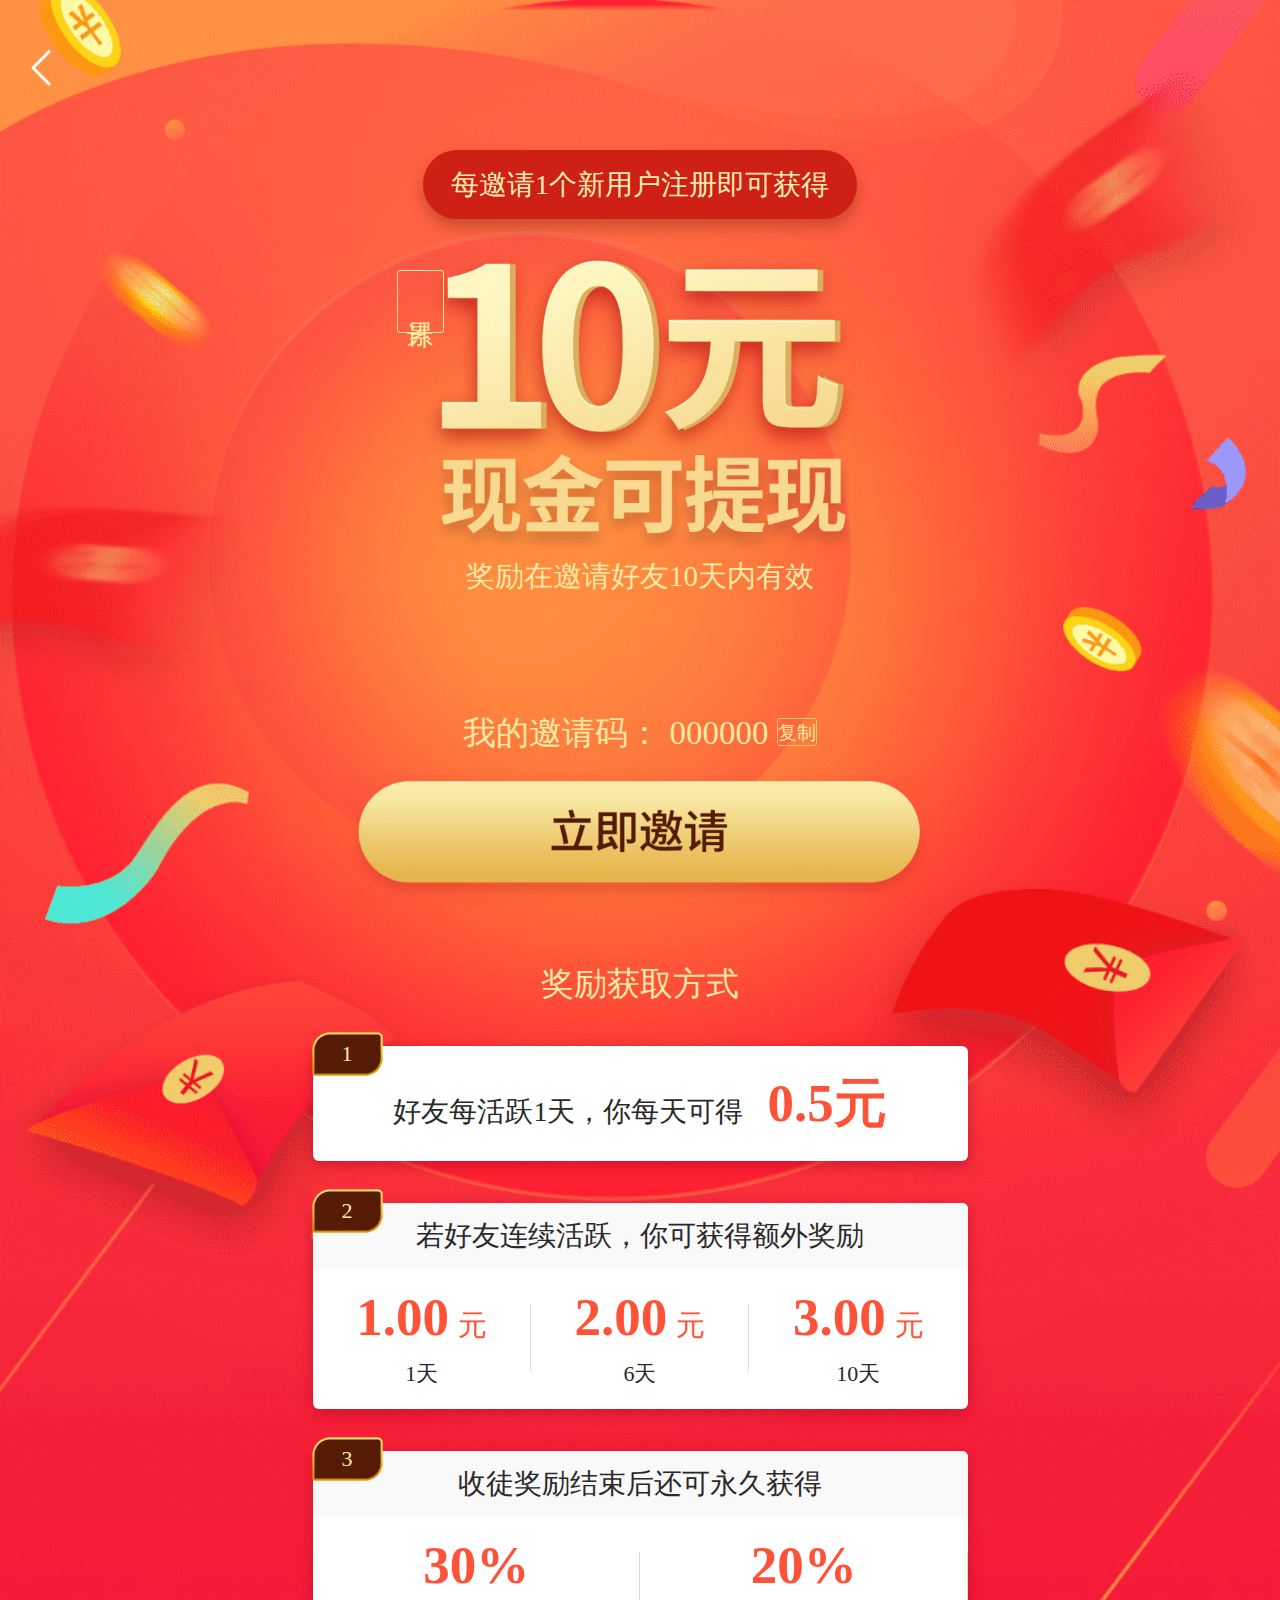
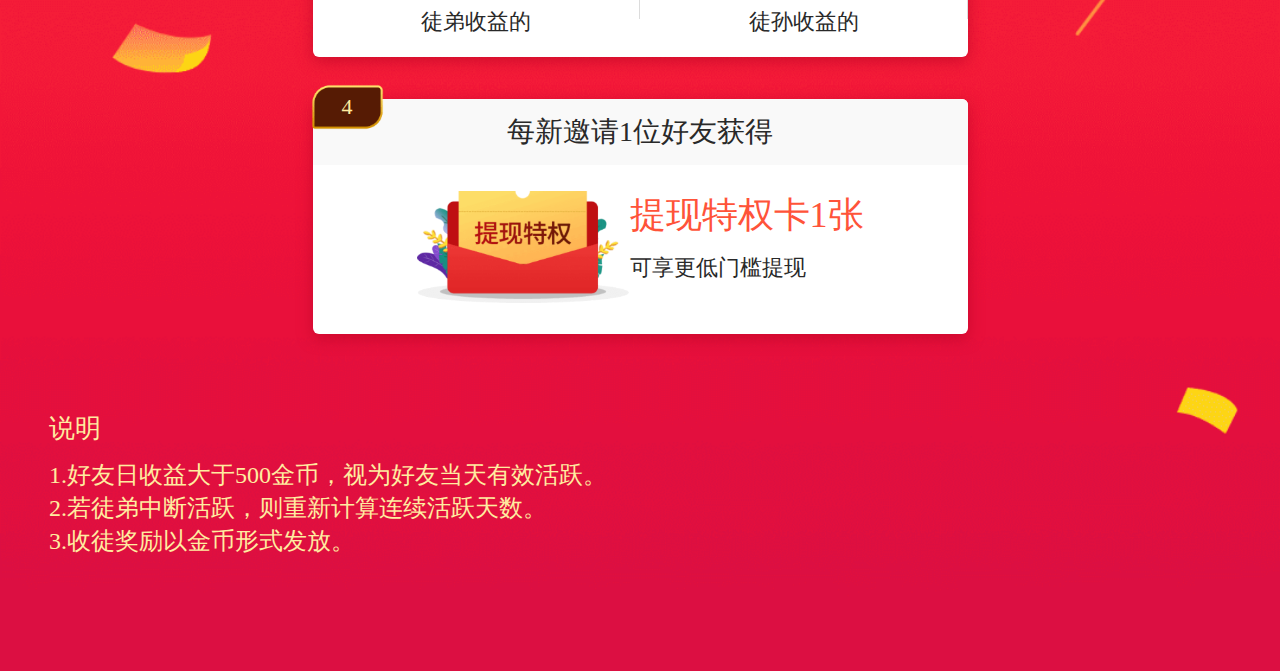
==== index.html @ c3a0472c "add code share" ====
<!DOCTYPE html>
<html lang="zh_CN">

<head>
    <meta charset="UTF-8">
    <meta name="viewport" content="width=device-width,minimum-scale=1.0,maximum-scale=1.0,user-scalable=no">
    <meta http-equiv="X-UA-Compatible" content="ie=edge">
    <title>邀请得10元</title>
    <script>
        (function (doc, win) {
            var docEl = doc.documentElement,//设备宽度
                rem = 100, //1rem代表100px
                desW = 750, //设计稿宽度
                resizeEvt = 'orientationchange' in window ? 'orientationchange' : 'resize',
                recalc = function () {
                    var clientWidth = docEl.clientWidth;
                    if (!clientWidth) return;
                    if (clientWidth >= desW) {
                        docEl.style.fontSize = rem + "px";
                    } else {
                        docEl.style.fontSize = rem * (clientWidth / desW) + 'px';
                    }
                };

            if (!doc.addEventListener) return;
            win.addEventListener(resizeEvt, recalc, false);
            doc.addEventListener('DOMContentLoaded', recalc, false);
        })(document, window);
    </script>
</head>
<style>
    @media (min-width: 320px) {
        html {
            font-size: 42.6667px;
        }
    }

    @media (min-width: 360px) {
        html {
            font-size: 48px;
        }
    }

    @media (min-width: 375px) {
        html {
            font-size: 50px;
        }
    }

    @media (min-width: 384px) {
        html {
            font-size: 51.2px;
        }
    }

    @media (min-width: 414px) {
        html {
            font-size: 55.2px;
        }
    }

    @media (min-width: 448px) {
        html {
            font-size: 59.7333px;
        }
    }

    @media (min-width: 480px) {
        html {
            font-size: 48px;
        }
    }

    @media (min-width: 512px) {
        html {
            font-size: 68.2667px;
        }
    }

    @media (min-width: 544px) {
        html {
            font-size: 72.5333px;
        }
    }

    @media (min-width: 576px) {
        html {
            font-size: 76.8px;
        }
    }

    @media (min-width: 608px) {
        html {
            font-size: 81.0667px;
        }
    }

    @media (min-width: 640px) {
        html {
            font-size: 85.3333px;
        }
    }

    @media (min-width: 750px) {
        html {
            font-size: 100px;
        }
    }

    body {
        font-size: 14px;
        margin: 0;
        padding: 0;
        background: #DB1043 url("./img/bj.png") left top no-repeat;
        background-size: 100%;
    }

    ul,
    li {
        margin: 0;
        padding: 0;
        list-style: none;
    }

    .invite-tip {
        width: 4.34rem;
        height: 0.69rem;
        background: rgba(206, 32, 21, 1);
        -webkit-box-shadow: 0 0.08rem 0.15rem 0px rgba(98, 21, 7, 0.32);
        box-shadow: 0 0.08rem 0.15rem 0px rgba(98, 21, 7, 0.32);
        border-radius: 0.34rem;
        margin-top: 1.50rem;

        text-align: center;
        font-size: 0.28rem;
        font-weight: 500;
        color: rgba(251, 237, 177, 1);
        line-height: 0.69rem;
    }

    .btn-back {
        position: absolute;
        top: 0.50rem;
        left: 0.31rem;
        background: url("./img/btn_back.png");
        background-size: contain;
        width: 0.20rem;
        height: 0.37rem;
    }

    .btn-back::after {
        content: "";
        position: absolute;
        left: -5px;
        top: -5px;
        right: -5px;
        bottom: -5px;

    }

    .container {
        overflow: hidden;
        text-align: center;
    }

    .container div {
        margin-left: auto;
        margin-right: auto;
        background-position: left top;
        background-repeat: no-repeat;
    }

    .theme {
        position: relative;
        margin-top: 0.28rem;
        width: 4.41rem;
        height: 3.10rem;
        background: url("./img/money.png");
        background-size: contain;
    }

    .add {
        -webkit-box-sizing: border-box;
        box-sizing: border-box;
        padding: 0 0.05rem;
        position: absolute;
        left: -0.23rem;
        top: 0.23rem;
        height: 0.63rem;
        border: 1px solid rgba(250, 230, 164, 1);
        border-radius: 3px;

        -webkit-writing-mode: vertical-lr;

        -ms-writing-mode: tb-lr;

        writing-mode: vertical-lr;
        -webkit-writing-mode: tb-lr;
        writing-mode: tb-lr;

        font-size: 0.26rem;
        font-weight: 400;
        color: rgba(255, 236, 160, 1);
    }

    .valid-day {
        font-size: 0.29rem;
        font-weight: 400;
        color: rgba(248, 233, 164, 1);
    }

    .invite-label {
        font-size: 0.33rem;
        font-weight: 400;
        color: rgba(248, 233, 164, 1);
    }

    .my-code {
        line-height: 0.31rem;
        margin-top: 1.21rem;
    }

    .my-code span {
        vertical-align: top;
    }

    .copy-code {
        position: relative;
        display: inline-block;
        height: 0.28rem;
        vertical-align: middle;
        line-height: 0.28rem;
        border: 1px solid rgba(243, 196, 114, 1);
        border-radius: 3px;
        -webkit-box-sizing: border-box;
        box-sizing: border-box;
        font-size: 0.19rem;
        font-weight: 400;
        color: rgba(248, 233, 164, 1);
    }

    .copy-code::after {
        content: "";
        position: absolute;
        left: -5px;
        top: -5px;
        right: -5px;
        bottom: -5px;

    }

    .invite_btn {
        width: 5.92rem;
        height: 1.31rem;
        margin-top: 0.26rem;
        background: url("./img/invite_btn.png");
        background-size: contain;
    }

    .bonus-desc-title {
        margin-top: 0.56rem;
        margin-bottom: 0.39rem;
        font-size: 0.33rem;
        font-weight: 500;
        color: rgba(248, 234, 166, 1);
    }

    .mode {
        position: relative;
        width: 6.55rem;
        margin-bottom: 0.42rem;
        background: rgba(255, 255, 255, 1);
        -webkit-box-shadow: 0 0.04rem 0.15rem 0 rgba(173, 0, 33, 0.52);
        box-shadow: 0 0.04rem 0.15rem 0 rgba(173, 0, 33, 0.52);
        border-radius: 0.06rem;
    }

    .mode-one {
        height: 1.15rem;
        line-height: 1.15rem;
        font-size: 0.28rem;
        font-weight: 500;
        color: rgba(41, 41, 41, 1);
    }

    .mode-two,
    .mode-three {
        height: 2.06rem;
    }

    .mode-four {
        height: 2.35rem;
    }

    .mode::before {
        position: absolute;
        left: -0.02rem;
        top: -0.15rem;
        width: 0.73rem;
        height: 0.46rem;
        line-height: 0.46rem;
        background: rgba(255, 255, 255, 1);
        border-radius: 0.06rem;
        background: url("./img/radius_rect.png");
        background-size: contain;

        font-size: 0.22rem;
        font-weight: 400;
        color: rgba(255, 236, 160, 1);
    }

    .mode-one::before {
        content: "1";
    }

    .mode-two::before {
        content: "2";
    }

    .mode-three::before {
        content: "3";
    }

    .mode-four::before {
        content: "4";
    }

    .bonus-desc {
        text-align: left;
        padding: 0 0.49rem;
    }

    .desc-title {
        margin-top: 0.77rem;
        margin-bottom: 0.13rem;
        font-size: 0.26rem;
        font-weight: 500;
        color: rgba(255, 236, 160, 1);
    }

    .desc-wrapper {
        margin-bottom: 1.13rem;
    }

    .desc-wrapper li {
        height: 0.33rem;
        font-size: 0.24rem;
        font-weight: 400;
        color: rgba(255, 236, 160, 1);
        line-height: 0.33rem;
    }

    .mode-title {
        width: 6.55rem;
        height: 0.66rem;
        background: rgba(249, 249, 249, 1);
        border-radius: 0.06rem 0.06rem 0 0;

        font-size: 0.28rem;
        font-weight: 500;
        color: rgba(41, 41, 41, 1);
        line-height: 0.66rem;
    }

    .mode-one span {
        margin-left: 0.24rem;
    }

    .benefit {
        font-size: 0.53rem;
        font-weight: bold;
        color: rgba(255, 83, 57, 1);
    }

    .cash-privilege {
        float: left;
        width: 2.13rem;
        height: 1.12rem;
        background: url("./img/cash.png");
        background-size: contain;
    }

    .get-card {
        font-size: 0.36rem;
        font-weight: 500;
        color: rgba(255, 83, 57, 1);
    }

    .low-cash {
        margin-top: 0.13rem;
        font-size: 0.22rem;
        font-weight: 400;
        color: rgba(41, 41, 41, 1);
    }

    .privilege-tip {
        text-align: left;
        float: left;
    }

    .cash-wrapper {
        display: inline-block;
        padding-top: 0.26rem;
    }

    .mode-two .sub-item,
    .mode-three .sub-item {
        -webkit-box-sizing: border-box;
        box-sizing: border-box;
        position: relative;
        padding: 0.22rem 0;
        box-sizing: border-box;
        width: 33.333333%;
        float: left;
    }

    .sub-item-top {
        line-height: 1;
        margin-bottom: 0.28em;
    }

    .mode-two .sub-item::after,
    .mode-three .sub-item::after {
        position: absolute;
        right: 0;
        top: 0.35rem;
        content: "";
        width: 1px;
        height: 0.67rem;
        background: rgba(220, 220, 220, 1);
    }

    .mode-three .sub-item {
        width: 50%;
    }

    .mode-two .sub-item:last-of-type::after {
        width: 0;
    }

    .sub-item-top span {
        margin-left: 0.09rem;
    }

    .money-unit {
        font-size: 0.29rem;
        font-weight: 400;
        color: rgba(255, 83, 57, 1);
    }

    .sub-item-bottom {
        font-size: 0.22rem;
        font-weight: 400;
        color: rgba(41, 41, 41, 1);
    }
</style>

<body>
    <div class="container">
        <div class="btn-back" id="btnBack"></div>
        <div class="invite-tip">
            每邀请1个新用户注册即可获得
        </div>

        <div class="theme">
            <div class="add">累计</div>
        </div>

        <div class="valid-day">
            奖励在邀请好友10天内有效
        </div>

        <div class="my-code">
            <div class="invite-label">
                <span>我的邀请码：</span>
                <label id="inviteCode">000000</label>
                <span id="copyCode" class="copy-code" data-clipboard-action="copy" data-clipboard-target="label">复制</span>
            </div>
        </div>

        <div class="invite_btn" onclick="location.href='./template.html'"></div>

        <div class="bonus-desc-title">奖励获取方式</div>
        <div class="bonus-mode">
            <div class="mode mode-one">
                好友每活跃1天，你每天可得<span class="benefit">0.5元</span>
            </div>
            <div class="mode mode-two">
                <div class="mode-title">
                    若好友连续活跃，你可获得额外奖励
                </div>
                <div>
                    <div class="sub-item">
                        <div class="sub-item-top benefit">
                            1.00<span class="money-unit">元</span>
                        </div>
                        <div class="sub-item-bottom">
                            1天
                        </div>
                    </div>
                    <div class="sub-item">
                        <div class="sub-item-top benefit">
                            2.00<span class="money-unit">元</span>
                        </div>
                        <div class="sub-item-bottom">
                            6天
                        </div>
                    </div>
                    <div class="sub-item">
                        <div class="sub-item-top benefit">
                            3.00<span class="money-unit">元</span>
                        </div>
                        <div class="sub-item-bottom">
                            10天
                        </div>
                    </div>
                </div>
            </div>
            <div class="mode mode-three">
                <div class="mode-title">
                    收徒奖励结束后还可永久获得
                </div>
                <div>
                    <div class="sub-item">
                        <div class="sub-item-top benefit">
                            30%
                        </div>
                        <div class="sub-item-bottom">
                            徒弟收益的
                        </div>
                    </div>
                    <div class="sub-item">
                        <div class="sub-item-top benefit">
                            20%
                        </div>
                        <div class="sub-item-bottom">
                            徒孙收益的
                        </div>
                    </div>
                </div>
            </div>
            <div class="mode mode-four">
                <div class="mode-title">
                    每新邀请1位好友获得
                </div>
                <div class="cash-wrapper">
                    <div class="cash-privilege"></div>
                    <div class="privilege-tip">
                        <div class="get-card">
                            提现特权卡1张
                        </div>
                        <div class="low-cash">
                            可享更低门槛提现
                        </div>
                    </div>
                </div>
            </div>
        </div>

        <div class="bonus-desc">
            <div class="desc-title">说明</div>
            <ul class="desc-wrapper">
                <li>1.好友日收益大于500金币，视为好友当天有效活跃。</li>
                <li>2.若徒弟中断活跃，则重新计算连续活跃天数。</li>
                <li>3.收徒奖励以金币形式发放。</li>
            </ul>
        </div>
    </div>

    <script>
        /*!
     * clipboard.js v2.0.0
     * https://zenorocha.github.io/clipboard.js
     * 
     * Licensed MIT © Zeno Rocha
     */
        !function (t, e) { "object" == typeof exports && "object" == typeof module ? module.exports = e() : "function" == typeof define && define.amd ? define([], e) : "object" == typeof exports ? exports.ClipboardJS = e() : t.ClipboardJS = e() }(this, function () { return function (t) { function e(o) { if (n[o]) return n[o].exports; var r = n[o] = { i: o, l: !1, exports: {} }; return t[o].call(r.exports, r, r.exports, e), r.l = !0, r.exports } var n = {}; return e.m = t, e.c = n, e.i = function (t) { return t }, e.d = function (t, n, o) { e.o(t, n) || Object.defineProperty(t, n, { configurable: !1, enumerable: !0, get: o }) }, e.n = function (t) { var n = t && t.__esModule ? function () { return t.default } : function () { return t }; return e.d(n, "a", n), n }, e.o = function (t, e) { return Object.prototype.hasOwnProperty.call(t, e) }, e.p = "", e(e.s = 3) }([function (t, e, n) { var o, r, i; !function (a, c) { r = [t, n(7)], o = c, void 0 !== (i = "function" == typeof o ? o.apply(e, r) : o) && (t.exports = i) }(0, function (t, e) { "use strict"; function n(t, e) { if (!(t instanceof e)) throw new TypeError("Cannot call a class as a function") } var o = function (t) { return t && t.__esModule ? t : { default: t } }(e), r = "function" == typeof Symbol && "symbol" == typeof Symbol.iterator ? function (t) { return typeof t } : function (t) { return t && "function" == typeof Symbol && t.constructor === Symbol && t !== Symbol.prototype ? "symbol" : typeof t }, i = function () { function t(t, e) { for (var n = 0; n < e.length; n++) { var o = e[n]; o.enumerable = o.enumerable || !1, o.configurable = !0, "value" in o && (o.writable = !0), Object.defineProperty(t, o.key, o) } } return function (e, n, o) { return n && t(e.prototype, n), o && t(e, o), e } }(), a = function () { function t(e) { n(this, t), this.resolveOptions(e), this.initSelection() } return i(t, [{ key: "resolveOptions", value: function () { var t = arguments.length > 0 && void 0 !== arguments[0] ? arguments[0] : {}; this.action = t.action, this.container = t.container, this.emitter = t.emitter, this.target = t.target, this.text = t.text, this.trigger = t.trigger, this.selectedText = "" } }, { key: "initSelection", value: function () { this.text ? this.selectFake() : this.target && this.selectTarget() } }, { key: "selectFake", value: function () { var t = this, e = "rtl" == document.documentElement.getAttribute("dir"); this.removeFake(), this.fakeHandlerCallback = function () { return t.removeFake() }, this.fakeHandler = this.container.addEventListener("click", this.fakeHandlerCallback) || !0, this.fakeElem = document.createElement("textarea"), this.fakeElem.style.fontSize = "12pt", this.fakeElem.style.border = "0", this.fakeElem.style.padding = "0", this.fakeElem.style.margin = "0", this.fakeElem.style.position = "absolute", this.fakeElem.style[e ? "right" : "left"] = "-9999px"; var n = window.pageYOffset || document.documentElement.scrollTop; this.fakeElem.style.top = n + "px", this.fakeElem.setAttribute("readonly", ""), this.fakeElem.value = this.text, this.container.appendChild(this.fakeElem), this.selectedText = (0, o.default)(this.fakeElem), this.copyText() } }, { key: "removeFake", value: function () { this.fakeHandler && (this.container.removeEventListener("click", this.fakeHandlerCallback), this.fakeHandler = null, this.fakeHandlerCallback = null), this.fakeElem && (this.container.removeChild(this.fakeElem), this.fakeElem = null) } }, { key: "selectTarget", value: function () { this.selectedText = (0, o.default)(this.target), this.copyText() } }, { key: "copyText", value: function () { var t = void 0; try { t = document.execCommand(this.action) } catch (e) { t = !1 } this.handleResult(t) } }, { key: "handleResult", value: function (t) { this.emitter.emit(t ? "success" : "error", { action: this.action, text: this.selectedText, trigger: this.trigger, clearSelection: this.clearSelection.bind(this) }) } }, { key: "clearSelection", value: function () { this.trigger && this.trigger.focus(), window.getSelection().removeAllRanges() } }, { key: "destroy", value: function () { this.removeFake() } }, { key: "action", set: function () { var t = arguments.length > 0 && void 0 !== arguments[0] ? arguments[0] : "copy"; if (this._action = t, "copy" !== this._action && "cut" !== this._action) throw new Error('Invalid "action" value, use either "copy" or "cut"') }, get: function () { return this._action } }, { key: "target", set: function (t) { if (void 0 !== t) { if (!t || "object" !== (void 0 === t ? "undefined" : r(t)) || 1 !== t.nodeType) throw new Error('Invalid "target" value, use a valid Element'); if ("copy" === this.action && t.hasAttribute("disabled")) throw new Error('Invalid "target" attribute. Please use "readonly" instead of "disabled" attribute'); if ("cut" === this.action && (t.hasAttribute("readonly") || t.hasAttribute("disabled"))) throw new Error('Invalid "target" attribute. You can\'t cut text from elements with "readonly" or "disabled" attributes'); this._target = t } }, get: function () { return this._target } }]), t }(); t.exports = a }) }, function (t, e, n) { function o(t, e, n) { if (!t && !e && !n) throw new Error("Missing required arguments"); if (!c.string(e)) throw new TypeError("Second argument must be a String"); if (!c.fn(n)) throw new TypeError("Third argument must be a Function"); if (c.node(t)) return r(t, e, n); if (c.nodeList(t)) return i(t, e, n); if (c.string(t)) return a(t, e, n); throw new TypeError("First argument must be a String, HTMLElement, HTMLCollection, or NodeList") } function r(t, e, n) { return t.addEventListener(e, n), { destroy: function () { t.removeEventListener(e, n) } } } function i(t, e, n) { return Array.prototype.forEach.call(t, function (t) { t.addEventListener(e, n) }), { destroy: function () { Array.prototype.forEach.call(t, function (t) { t.removeEventListener(e, n) }) } } } function a(t, e, n) { return u(document.body, t, e, n) } var c = n(6), u = n(5); t.exports = o }, function (t, e) { function n() { } n.prototype = { on: function (t, e, n) { var o = this.e || (this.e = {}); return (o[t] || (o[t] = [])).push({ fn: e, ctx: n }), this }, once: function (t, e, n) { function o() { r.off(t, o), e.apply(n, arguments) } var r = this; return o._ = e, this.on(t, o, n) }, emit: function (t) { var e = [].slice.call(arguments, 1), n = ((this.e || (this.e = {}))[t] || []).slice(), o = 0, r = n.length; for (o; o < r; o++)n[o].fn.apply(n[o].ctx, e); return this }, off: function (t, e) { var n = this.e || (this.e = {}), o = n[t], r = []; if (o && e) for (var i = 0, a = o.length; i < a; i++)o[i].fn !== e && o[i].fn._ !== e && r.push(o[i]); return r.length ? n[t] = r : delete n[t], this } }, t.exports = n }, function (t, e, n) { var o, r, i; !function (a, c) { r = [t, n(0), n(2), n(1)], o = c, void 0 !== (i = "function" == typeof o ? o.apply(e, r) : o) && (t.exports = i) }(0, function (t, e, n, o) { "use strict"; function r(t) { return t && t.__esModule ? t : { default: t } } function i(t, e) { if (!(t instanceof e)) throw new TypeError("Cannot call a class as a function") } function a(t, e) { if (!t) throw new ReferenceError("this hasn't been initialised - super() hasn't been called"); return !e || "object" != typeof e && "function" != typeof e ? t : e } function c(t, e) { if ("function" != typeof e && null !== e) throw new TypeError("Super expression must either be null or a function, not " + typeof e); t.prototype = Object.create(e && e.prototype, { constructor: { value: t, enumerable: !1, writable: !0, configurable: !0 } }), e && (Object.setPrototypeOf ? Object.setPrototypeOf(t, e) : t.__proto__ = e) } function u(t, e) { var n = "data-clipboard-" + t; if (e.hasAttribute(n)) return e.getAttribute(n) } var l = r(e), s = r(n), f = r(o), d = "function" == typeof Symbol && "symbol" == typeof Symbol.iterator ? function (t) { return typeof t } : function (t) { return t && "function" == typeof Symbol && t.constructor === Symbol && t !== Symbol.prototype ? "symbol" : typeof t }, h = function () { function t(t, e) { for (var n = 0; n < e.length; n++) { var o = e[n]; o.enumerable = o.enumerable || !1, o.configurable = !0, "value" in o && (o.writable = !0), Object.defineProperty(t, o.key, o) } } return function (e, n, o) { return n && t(e.prototype, n), o && t(e, o), e } }(), p = function (t) { function e(t, n) { i(this, e); var o = a(this, (e.__proto__ || Object.getPrototypeOf(e)).call(this)); return o.resolveOptions(n), o.listenClick(t), o } return c(e, t), h(e, [{ key: "resolveOptions", value: function () { var t = arguments.length > 0 && void 0 !== arguments[0] ? arguments[0] : {}; this.action = "function" == typeof t.action ? t.action : this.defaultAction, this.target = "function" == typeof t.target ? t.target : this.defaultTarget, this.text = "function" == typeof t.text ? t.text : this.defaultText, this.container = "object" === d(t.container) ? t.container : document.body } }, { key: "listenClick", value: function (t) { var e = this; this.listener = (0, f.default)(t, "click", function (t) { return e.onClick(t) }) } }, { key: "onClick", value: function (t) { var e = t.delegateTarget || t.currentTarget; this.clipboardAction && (this.clipboardAction = null), this.clipboardAction = new l.default({ action: this.action(e), target: this.target(e), text: this.text(e), container: this.container, trigger: e, emitter: this }) } }, { key: "defaultAction", value: function (t) { return u("action", t) } }, { key: "defaultTarget", value: function (t) { var e = u("target", t); if (e) return document.querySelector(e) } }, { key: "defaultText", value: function (t) { return u("text", t) } }, { key: "destroy", value: function () { this.listener.destroy(), this.clipboardAction && (this.clipboardAction.destroy(), this.clipboardAction = null) } }], [{ key: "isSupported", value: function () { var t = arguments.length > 0 && void 0 !== arguments[0] ? arguments[0] : ["copy", "cut"], e = "string" == typeof t ? [t] : t, n = !!document.queryCommandSupported; return e.forEach(function (t) { n = n && !!document.queryCommandSupported(t) }), n } }]), e }(s.default); t.exports = p }) }, function (t, e) { function n(t, e) { for (; t && t.nodeType !== o;) { if ("function" == typeof t.matches && t.matches(e)) return t; t = t.parentNode } } var o = 9; if ("undefined" != typeof Element && !Element.prototype.matches) { var r = Element.prototype; r.matches = r.matchesSelector || r.mozMatchesSelector || r.msMatchesSelector || r.oMatchesSelector || r.webkitMatchesSelector } t.exports = n }, function (t, e, n) { function o(t, e, n, o, r) { var a = i.apply(this, arguments); return t.addEventListener(n, a, r), { destroy: function () { t.removeEventListener(n, a, r) } } } function r(t, e, n, r, i) { return "function" == typeof t.addEventListener ? o.apply(null, arguments) : "function" == typeof n ? o.bind(null, document).apply(null, arguments) : ("string" == typeof t && (t = document.querySelectorAll(t)), Array.prototype.map.call(t, function (t) { return o(t, e, n, r, i) })) } function i(t, e, n, o) { return function (n) { n.delegateTarget = a(n.target, e), n.delegateTarget && o.call(t, n) } } var a = n(4); t.exports = r }, function (t, e) { e.node = function (t) { return void 0 !== t && t instanceof HTMLElement && 1 === t.nodeType }, e.nodeList = function (t) { var n = Object.prototype.toString.call(t); return void 0 !== t && ("[object NodeList]" === n || "[object HTMLCollection]" === n) && "length" in t && (0 === t.length || e.node(t[0])) }, e.string = function (t) { return "string" == typeof t || t instanceof String }, e.fn = function (t) { return "[object Function]" === Object.prototype.toString.call(t) } }, function (t, e) { function n(t) { var e; if ("SELECT" === t.nodeName) t.focus(), e = t.value; else if ("INPUT" === t.nodeName || "TEXTAREA" === t.nodeName) { var n = t.hasAttribute("readonly"); n || t.setAttribute("readonly", ""), t.select(), t.setSelectionRange(0, t.value.length), n || t.removeAttribute("readonly"), e = t.value } else { t.hasAttribute("contenteditable") && t.focus(); var o = window.getSelection(), r = document.createRange(); r.selectNodeContents(t), o.removeAllRanges(), o.addRange(r), e = o.toString() } return e } t.exports = n }]) });
    </script>
    <script>
        if(window.getInviteCode&&typeof(window.android.getInviteCode)=="function"){
            var iviteCode=window.android.getInviteCode();
            document.getElementById('inviteCode').innerHTML=iviteCode;
        }else{
            alert("没有android.getInviteCode方法");
        }

        var clipboard = new ClipboardJS('#copyCode');
        clipboard.on('success', function (e) {
            console.log(e.text);
            alert("复制成功,邀请码为：" + e.text);
        });
        clipboard.on('error', function (e) {
            console.log(e);
        });

        var btnBack = document.getElementById('btnBack');

		btnBack.addEventListener("click",function () {
	        if(window.android&& typeof(window.android.back)=="function"){
				window.android.back();
	        }else{
	        	alert("没有android.back方法");
	        }
		})

        
    </script>
</body>

</html>
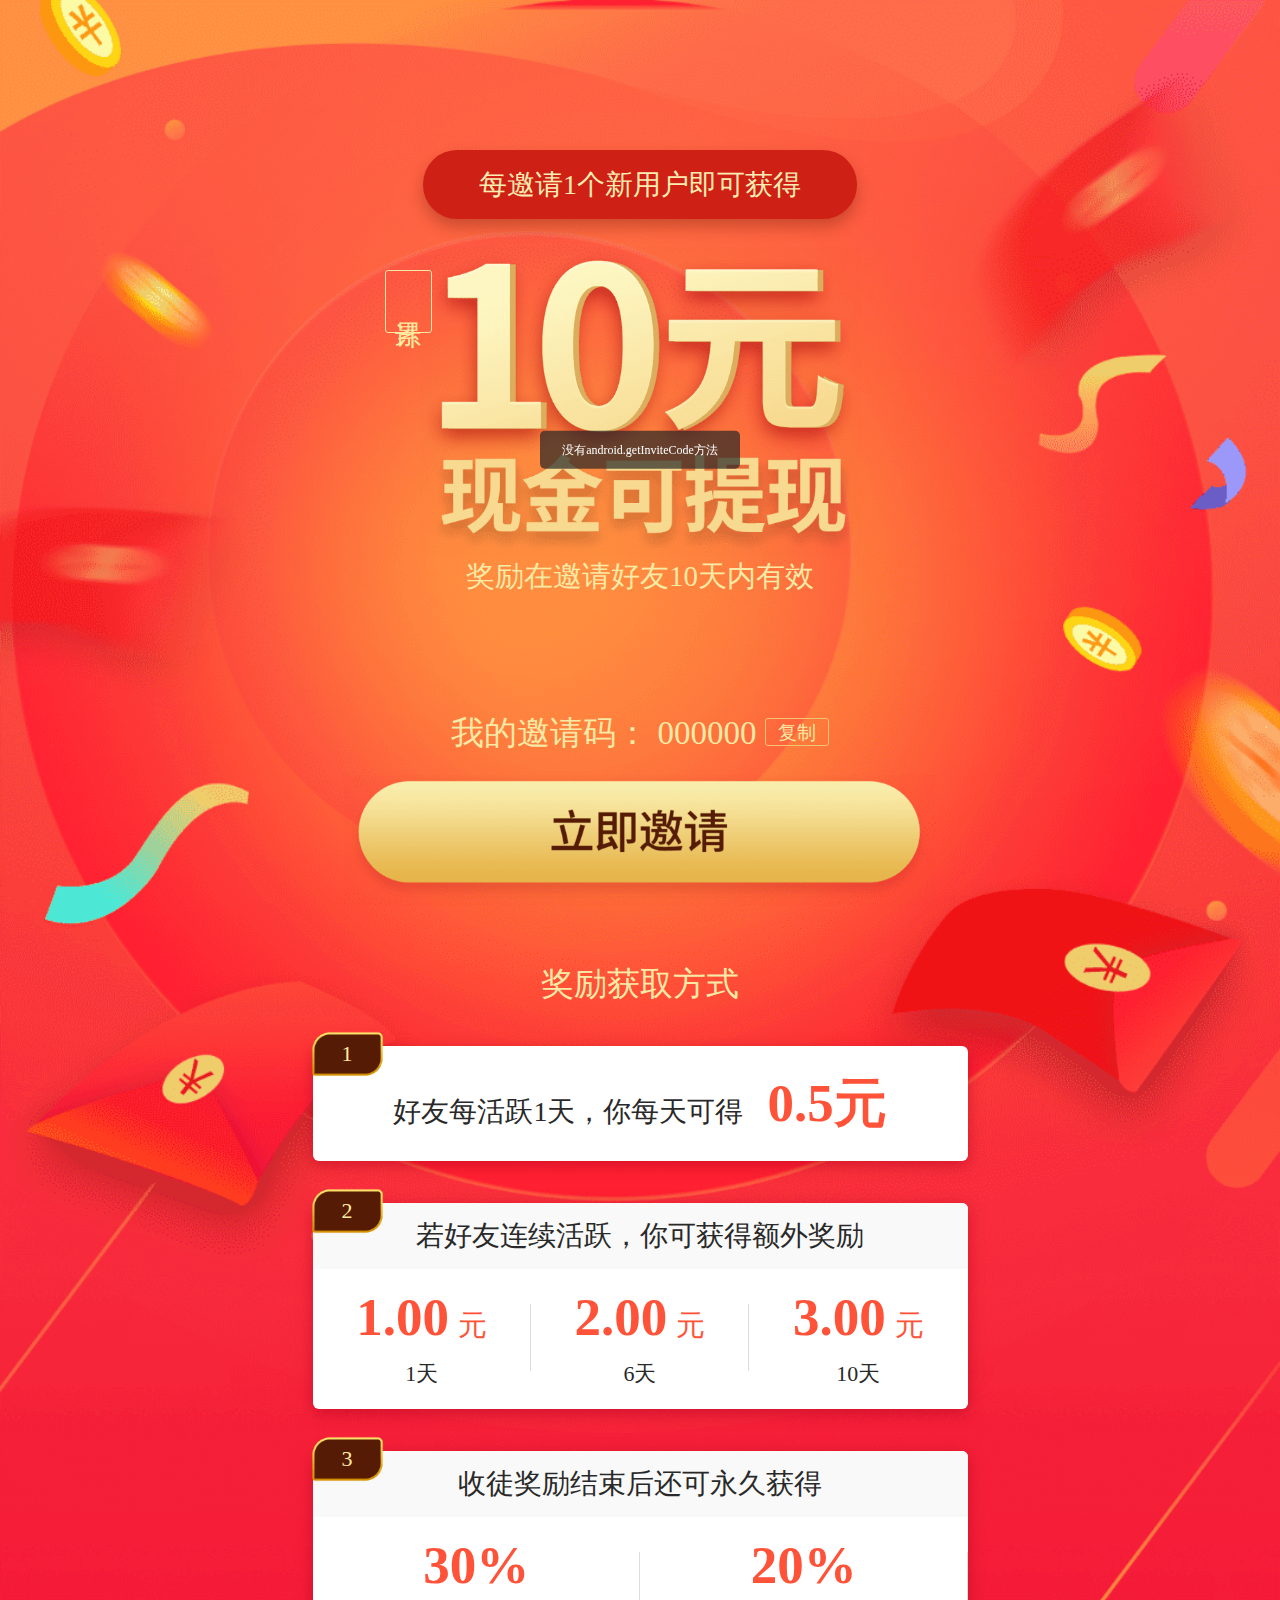
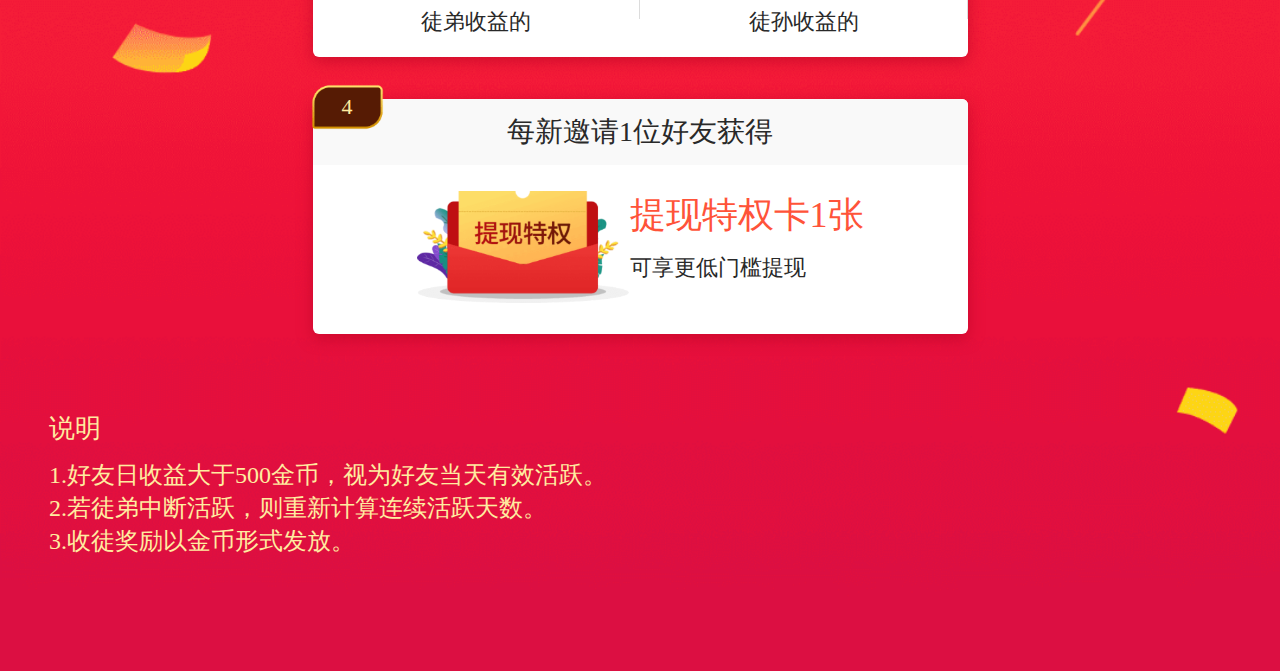
==== commit 8bf7bca4: "调整css" ====
--- a/index.html
+++ b/index.html
@@ -5,6 +5,10 @@
     <meta charset="UTF-8">
     <meta name="viewport" content="width=device-width,minimum-scale=1.0,maximum-scale=1.0,user-scalable=no">
     <meta http-equiv="X-UA-Compatible" content="ie=edge">
+    <meta http-equiv="Expires" content="0">
+    <meta http-equiv="Pragma" content="no-cache">
+    <meta http-equiv="Cache-control" content="no-cache">
+    <meta http-equiv="Cache" content="no-cache">
     <title>邀请得10元</title>
     <script>
         (function (doc, win) {
@@ -184,7 +188,7 @@
         box-sizing: border-box;
         padding: 0 0.05rem;
         position: absolute;
-        left: -0.23rem;
+        left: -0.35rem;
         top: 0.23rem;
         height: 0.63rem;
         border: 1px solid rgba(250, 230, 164, 1);
@@ -228,6 +232,7 @@
         position: relative;
         display: inline-block;
         height: 0.28rem;
+        padding: 0 0.12rem;
         vertical-align: middle;
         line-height: 0.28rem;
         border: 1px solid rgba(243, 196, 114, 1);
@@ -457,9 +462,9 @@
 
 <body>
     <div class="container">
-        <div class="btn-back" id="btnBack"></div>
+        <!-- <div class="btn-back" id="btnBack"></div> -->
         <div class="invite-tip">
-            每邀请1个新用户注册即可获得
+            每邀请1个新用户即可获得
         </div>
 
         <div class="theme">
@@ -577,33 +582,41 @@
         !function (t, e) { "object" == typeof exports && "object" == typeof module ? module.exports = e() : "function" == typeof define && define.amd ? define([], e) : "object" == typeof exports ? exports.ClipboardJS = e() : t.ClipboardJS = e() }(this, function () { return function (t) { function e(o) { if (n[o]) return n[o].exports; var r = n[o] = { i: o, l: !1, exports: {} }; return t[o].call(r.exports, r, r.exports, e), r.l = !0, r.exports } var n = {}; return e.m = t, e.c = n, e.i = function (t) { return t }, e.d = function (t, n, o) { e.o(t, n) || Object.defineProperty(t, n, { configurable: !1, enumerable: !0, get: o }) }, e.n = function (t) { var n = t && t.__esModule ? function () { return t.default } : function () { return t }; return e.d(n, "a", n), n }, e.o = function (t, e) { return Object.prototype.hasOwnProperty.call(t, e) }, e.p = "", e(e.s = 3) }([function (t, e, n) { var o, r, i; !function (a, c) { r = [t, n(7)], o = c, void 0 !== (i = "function" == typeof o ? o.apply(e, r) : o) && (t.exports = i) }(0, function (t, e) { "use strict"; function n(t, e) { if (!(t instanceof e)) throw new TypeError("Cannot call a class as a function") } var o = function (t) { return t && t.__esModule ? t : { default: t } }(e), r = "function" == typeof Symbol && "symbol" == typeof Symbol.iterator ? function (t) { return typeof t } : function (t) { return t && "function" == typeof Symbol && t.constructor === Symbol && t !== Symbol.prototype ? "symbol" : typeof t }, i = function () { function t(t, e) { for (var n = 0; n < e.length; n++) { var o = e[n]; o.enumerable = o.enumerable || !1, o.configurable = !0, "value" in o && (o.writable = !0), Object.defineProperty(t, o.key, o) } } return function (e, n, o) { return n && t(e.prototype, n), o && t(e, o), e } }(), a = function () { function t(e) { n(this, t), this.resolveOptions(e), this.initSelection() } return i(t, [{ key: "resolveOptions", value: function () { var t = arguments.length > 0 && void 0 !== arguments[0] ? arguments[0] : {}; this.action = t.action, this.container = t.container, this.emitter = t.emitter, this.target = t.target, this.text = t.text, this.trigger = t.trigger, this.selectedText = "" } }, { key: "initSelection", value: function () { this.text ? this.selectFake() : this.target && this.selectTarget() } }, { key: "selectFake", value: function () { var t = this, e = "rtl" == document.documentElement.getAttribute("dir"); this.removeFake(), this.fakeHandlerCallback = function () { return t.removeFake() }, this.fakeHandler = this.container.addEventListener("click", this.fakeHandlerCallback) || !0, this.fakeElem = document.createElement("textarea"), this.fakeElem.style.fontSize = "12pt", this.fakeElem.style.border = "0", this.fakeElem.style.padding = "0", this.fakeElem.style.margin = "0", this.fakeElem.style.position = "absolute", this.fakeElem.style[e ? "right" : "left"] = "-9999px"; var n = window.pageYOffset || document.documentElement.scrollTop; this.fakeElem.style.top = n + "px", this.fakeElem.setAttribute("readonly", ""), this.fakeElem.value = this.text, this.container.appendChild(this.fakeElem), this.selectedText = (0, o.default)(this.fakeElem), this.copyText() } }, { key: "removeFake", value: function () { this.fakeHandler && (this.container.removeEventListener("click", this.fakeHandlerCallback), this.fakeHandler = null, this.fakeHandlerCallback = null), this.fakeElem && (this.container.removeChild(this.fakeElem), this.fakeElem = null) } }, { key: "selectTarget", value: function () { this.selectedText = (0, o.default)(this.target), this.copyText() } }, { key: "copyText", value: function () { var t = void 0; try { t = document.execCommand(this.action) } catch (e) { t = !1 } this.handleResult(t) } }, { key: "handleResult", value: function (t) { this.emitter.emit(t ? "success" : "error", { action: this.action, text: this.selectedText, trigger: this.trigger, clearSelection: this.clearSelection.bind(this) }) } }, { key: "clearSelection", value: function () { this.trigger && this.trigger.focus(), window.getSelection().removeAllRanges() } }, { key: "destroy", value: function () { this.removeFake() } }, { key: "action", set: function () { var t = arguments.length > 0 && void 0 !== arguments[0] ? arguments[0] : "copy"; if (this._action = t, "copy" !== this._action && "cut" !== this._action) throw new Error('Invalid "action" value, use either "copy" or "cut"') }, get: function () { return this._action } }, { key: "target", set: function (t) { if (void 0 !== t) { if (!t || "object" !== (void 0 === t ? "undefined" : r(t)) || 1 !== t.nodeType) throw new Error('Invalid "target" value, use a valid Element'); if ("copy" === this.action && t.hasAttribute("disabled")) throw new Error('Invalid "target" attribute. Please use "readonly" instead of "disabled" attribute'); if ("cut" === this.action && (t.hasAttribute("readonly") || t.hasAttribute("disabled"))) throw new Error('Invalid "target" attribute. You can\'t cut text from elements with "readonly" or "disabled" attributes'); this._target = t } }, get: function () { return this._target } }]), t }(); t.exports = a }) }, function (t, e, n) { function o(t, e, n) { if (!t && !e && !n) throw new Error("Missing required arguments"); if (!c.string(e)) throw new TypeError("Second argument must be a String"); if (!c.fn(n)) throw new TypeError("Third argument must be a Function"); if (c.node(t)) return r(t, e, n); if (c.nodeList(t)) return i(t, e, n); if (c.string(t)) return a(t, e, n); throw new TypeError("First argument must be a String, HTMLElement, HTMLCollection, or NodeList") } function r(t, e, n) { return t.addEventListener(e, n), { destroy: function () { t.removeEventListener(e, n) } } } function i(t, e, n) { return Array.prototype.forEach.call(t, function (t) { t.addEventListener(e, n) }), { destroy: function () { Array.prototype.forEach.call(t, function (t) { t.removeEventListener(e, n) }) } } } function a(t, e, n) { return u(document.body, t, e, n) } var c = n(6), u = n(5); t.exports = o }, function (t, e) { function n() { } n.prototype = { on: function (t, e, n) { var o = this.e || (this.e = {}); return (o[t] || (o[t] = [])).push({ fn: e, ctx: n }), this }, once: function (t, e, n) { function o() { r.off(t, o), e.apply(n, arguments) } var r = this; return o._ = e, this.on(t, o, n) }, emit: function (t) { var e = [].slice.call(arguments, 1), n = ((this.e || (this.e = {}))[t] || []).slice(), o = 0, r = n.length; for (o; o < r; o++)n[o].fn.apply(n[o].ctx, e); return this }, off: function (t, e) { var n = this.e || (this.e = {}), o = n[t], r = []; if (o && e) for (var i = 0, a = o.length; i < a; i++)o[i].fn !== e && o[i].fn._ !== e && r.push(o[i]); return r.length ? n[t] = r : delete n[t], this } }, t.exports = n }, function (t, e, n) { var o, r, i; !function (a, c) { r = [t, n(0), n(2), n(1)], o = c, void 0 !== (i = "function" == typeof o ? o.apply(e, r) : o) && (t.exports = i) }(0, function (t, e, n, o) { "use strict"; function r(t) { return t && t.__esModule ? t : { default: t } } function i(t, e) { if (!(t instanceof e)) throw new TypeError("Cannot call a class as a function") } function a(t, e) { if (!t) throw new ReferenceError("this hasn't been initialised - super() hasn't been called"); return !e || "object" != typeof e && "function" != typeof e ? t : e } function c(t, e) { if ("function" != typeof e && null !== e) throw new TypeError("Super expression must either be null or a function, not " + typeof e); t.prototype = Object.create(e && e.prototype, { constructor: { value: t, enumerable: !1, writable: !0, configurable: !0 } }), e && (Object.setPrototypeOf ? Object.setPrototypeOf(t, e) : t.__proto__ = e) } function u(t, e) { var n = "data-clipboard-" + t; if (e.hasAttribute(n)) return e.getAttribute(n) } var l = r(e), s = r(n), f = r(o), d = "function" == typeof Symbol && "symbol" == typeof Symbol.iterator ? function (t) { return typeof t } : function (t) { return t && "function" == typeof Symbol && t.constructor === Symbol && t !== Symbol.prototype ? "symbol" : typeof t }, h = function () { function t(t, e) { for (var n = 0; n < e.length; n++) { var o = e[n]; o.enumerable = o.enumerable || !1, o.configurable = !0, "value" in o && (o.writable = !0), Object.defineProperty(t, o.key, o) } } return function (e, n, o) { return n && t(e.prototype, n), o && t(e, o), e } }(), p = function (t) { function e(t, n) { i(this, e); var o = a(this, (e.__proto__ || Object.getPrototypeOf(e)).call(this)); return o.resolveOptions(n), o.listenClick(t), o } return c(e, t), h(e, [{ key: "resolveOptions", value: function () { var t = arguments.length > 0 && void 0 !== arguments[0] ? arguments[0] : {}; this.action = "function" == typeof t.action ? t.action : this.defaultAction, this.target = "function" == typeof t.target ? t.target : this.defaultTarget, this.text = "function" == typeof t.text ? t.text : this.defaultText, this.container = "object" === d(t.container) ? t.container : document.body } }, { key: "listenClick", value: function (t) { var e = this; this.listener = (0, f.default)(t, "click", function (t) { return e.onClick(t) }) } }, { key: "onClick", value: function (t) { var e = t.delegateTarget || t.currentTarget; this.clipboardAction && (this.clipboardAction = null), this.clipboardAction = new l.default({ action: this.action(e), target: this.target(e), text: this.text(e), container: this.container, trigger: e, emitter: this }) } }, { key: "defaultAction", value: function (t) { return u("action", t) } }, { key: "defaultTarget", value: function (t) { var e = u("target", t); if (e) return document.querySelector(e) } }, { key: "defaultText", value: function (t) { return u("text", t) } }, { key: "destroy", value: function () { this.listener.destroy(), this.clipboardAction && (this.clipboardAction.destroy(), this.clipboardAction = null) } }], [{ key: "isSupported", value: function () { var t = arguments.length > 0 && void 0 !== arguments[0] ? arguments[0] : ["copy", "cut"], e = "string" == typeof t ? [t] : t, n = !!document.queryCommandSupported; return e.forEach(function (t) { n = n && !!document.queryCommandSupported(t) }), n } }]), e }(s.default); t.exports = p }) }, function (t, e) { function n(t, e) { for (; t && t.nodeType !== o;) { if ("function" == typeof t.matches && t.matches(e)) return t; t = t.parentNode } } var o = 9; if ("undefined" != typeof Element && !Element.prototype.matches) { var r = Element.prototype; r.matches = r.matchesSelector || r.mozMatchesSelector || r.msMatchesSelector || r.oMatchesSelector || r.webkitMatchesSelector } t.exports = n }, function (t, e, n) { function o(t, e, n, o, r) { var a = i.apply(this, arguments); return t.addEventListener(n, a, r), { destroy: function () { t.removeEventListener(n, a, r) } } } function r(t, e, n, r, i) { return "function" == typeof t.addEventListener ? o.apply(null, arguments) : "function" == typeof n ? o.bind(null, document).apply(null, arguments) : ("string" == typeof t && (t = document.querySelectorAll(t)), Array.prototype.map.call(t, function (t) { return o(t, e, n, r, i) })) } function i(t, e, n, o) { return function (n) { n.delegateTarget = a(n.target, e), n.delegateTarget && o.call(t, n) } } var a = n(4); t.exports = r }, function (t, e) { e.node = function (t) { return void 0 !== t && t instanceof HTMLElement && 1 === t.nodeType }, e.nodeList = function (t) { var n = Object.prototype.toString.call(t); return void 0 !== t && ("[object NodeList]" === n || "[object HTMLCollection]" === n) && "length" in t && (0 === t.length || e.node(t[0])) }, e.string = function (t) { return "string" == typeof t || t instanceof String }, e.fn = function (t) { return "[object Function]" === Object.prototype.toString.call(t) } }, function (t, e) { function n(t) { var e; if ("SELECT" === t.nodeName) t.focus(), e = t.value; else if ("INPUT" === t.nodeName || "TEXTAREA" === t.nodeName) { var n = t.hasAttribute("readonly"); n || t.setAttribute("readonly", ""), t.select(), t.setSelectionRange(0, t.value.length), n || t.removeAttribute("readonly"), e = t.value } else { t.hasAttribute("contenteditable") && t.focus(); var o = window.getSelection(), r = document.createRange(); r.selectNodeContents(t), o.removeAllRanges(), o.addRange(r), e = o.toString() } return e } t.exports = n }]) });
     </script>
     <script>
-        if(window.getInviteCode&&typeof(window.android.getInviteCode)=="function"){
-            var iviteCode=window.android.getInviteCode();
-            document.getElementById('inviteCode').innerHTML=iviteCode;
-        }else{
-            alert("没有android.getInviteCode方法");
+        /*!
+     * A Toast Box
+     * v1.1.4 ©2018 PLDaily <pcd12321@gmail.com> 
+     * https://github.com/PLDaily/show-toast#readme
+     */
+        !function (t, o) { "object" == typeof exports && "object" == typeof module ? module.exports = o() : "function" == typeof define && define.amd ? define([], o) : "object" == typeof exports ? exports.showToast = o() : t.showToast = o() }("undefined" != typeof self ? self : this, function () { return function (t) { function o(i) { if (e[i]) return e[i].exports; var r = e[i] = { i: i, l: !1, exports: {} }; return t[i].call(r.exports, r, r.exports, o), r.l = !0, r.exports } var e = {}; return o.m = t, o.c = e, o.d = function (t, e, i) { o.o(t, e) || Object.defineProperty(t, e, { configurable: !1, enumerable: !0, get: i }) }, o.n = function (t) { var e = t && t.__esModule ? function () { return t.default } : function () { return t }; return o.d(e, "a", e), e }, o.o = function (t, o) { return Object.prototype.hasOwnProperty.call(t, o) }, o.p = "/", o(o.s = 0) }([function (t, o, e) { "use strict"; var i = "function" == typeof Symbol && "symbol" == typeof Symbol.iterator ? function (t) { return typeof t } : function (t) { return t && "function" == typeof Symbol && t.constructor === Symbol && t !== Symbol.prototype ? "symbol" : typeof t }, r = function (t) { return "object" === (void 0 === t ? "undefined" : i(t)) && !!t }, n = function (t) { return "[object String]" === Object.prototype.toString.call(t) }, s = function (t) { for (var o = arguments.length, e = Array(o > 1 ? o - 1 : 0), i = 1; i < o; i++)e[i - 1] = arguments[i]; var r = !0, n = !1, s = void 0; try { for (var u, l = e[Symbol.iterator](); !(r = (u = l.next()).done); r = !0) { var a = u.value; for (var p in a) t[p] = a[p] } } catch (t) { n = !0, s = t } finally { try { !r && l.return && l.return() } finally { if (n) throw s } } return t }, u = function (t) { return t.replace(/^[\s\uFEFF\xA0]+|[\s\uFEFF\xA0]+$/g, "") }, l = { _is_load: !1, showAlertMsgBox: function (t) { if (this._is_load) this.doEvent(t); else { var o = []; o.push("zIndex:9999999999"), o.push("padding:12px"), o.push("minWidth:200px"), o.push("borderRadius:5px"), o.push("lineHeight:1.2"), o.push("fontSize:12px"), o.push("color:#FFF"), o.push("boxSizing:border-box"), o.push("backgroundColor:rgba(39, 39, 39, 0.7)"), o.push("position:fixed"), o.push("left:50%"), o.push("transform:translateX(-50%)"), o.push("textAlign:center"); var e = document.createDocumentFragment(); this.oDiv = document.createElement("div"), this.oDiv.className = "show-toast"; for (var i = 0, r = o.length; i < r; i++) { var n = u(o[i].split(":")[0]), s = u(o[i].split(":")[1]); this.oDiv.style[n] = s } e.appendChild(this.oDiv), document.body.appendChild(e), this._is_load = !0, this.doEvent(t) } }, doEvent: function (t) { var o = this; this.timer && clearTimeout(this.timer), this.timer = setTimeout(function () { o.oDiv.style.display = "none", clearTimeout(o.timer), o.timer = null }, t.time), this.oDiv.style.display = "block", this.oDiv.innerHTML = t.str, "top" === t.position ? (this.oDiv.style.top = "50px", this.oDiv.style.bottom = "auto", this.oDiv.style.transform = "translate(-50%, 0)") : "bottom" === t.position ? (this.oDiv.style.bottom = "50px", this.oDiv.style.top = "auto", this.oDiv.style.transform = "translate(-50%, 0)") : (this.oDiv.style.top = "50%", this.oDiv.style.bottom = "auto", this.oDiv.style.transform = "translate(-50%, -50%)") } }, a = function (t) { var o = {}; if (r(t)) o = t; else { if (!n(t)) throw new TypeError("Expected an object or a String"); o = { str: t } } o = s({ str: "success", time: 2e3, position: "middle" }, o), l.showAlertMsgBox(o) }; t.exports = a }]) });
+    </script>
+    <script>
+        if (window.android && typeof (window.android.getInviteCode) == "function") {
+            var iviteCode = window.android.getInviteCode();
+            document.getElementById('inviteCode').innerHTML = iviteCode;
+        } else {
+            showToast("没有android.getInviteCode方法");
         }
 
         var clipboard = new ClipboardJS('#copyCode');
         clipboard.on('success', function (e) {
             console.log(e.text);
-            alert("复制成功,邀请码为：" + e.text);
+            showToast("复制成功,邀请码为：" + e.text);
         });
         clipboard.on('error', function (e) {
-            console.log(e);
+            showToast(e);
         });
 
-        var btnBack = document.getElementById('btnBack');
-
-		btnBack.addEventListener("click",function () {
-	        if(window.android&& typeof(window.android.back)=="function"){
-				window.android.back();
-	        }else{
-	        	alert("没有android.back方法");
-	        }
-		})
-
-        
+        // var btnBack = document.getElementById('btnBack');
+
+		// btnBack.addEventListener("click",function () {
+	    //     if(window.android&& typeof(window.android.back)=="function"){
+		// 		window.android.back();
+	    //     }else{
+	    //     	alert("没有android.back方法");
+	    //     }
+		// })
+
+
     </script>
 </body>
 
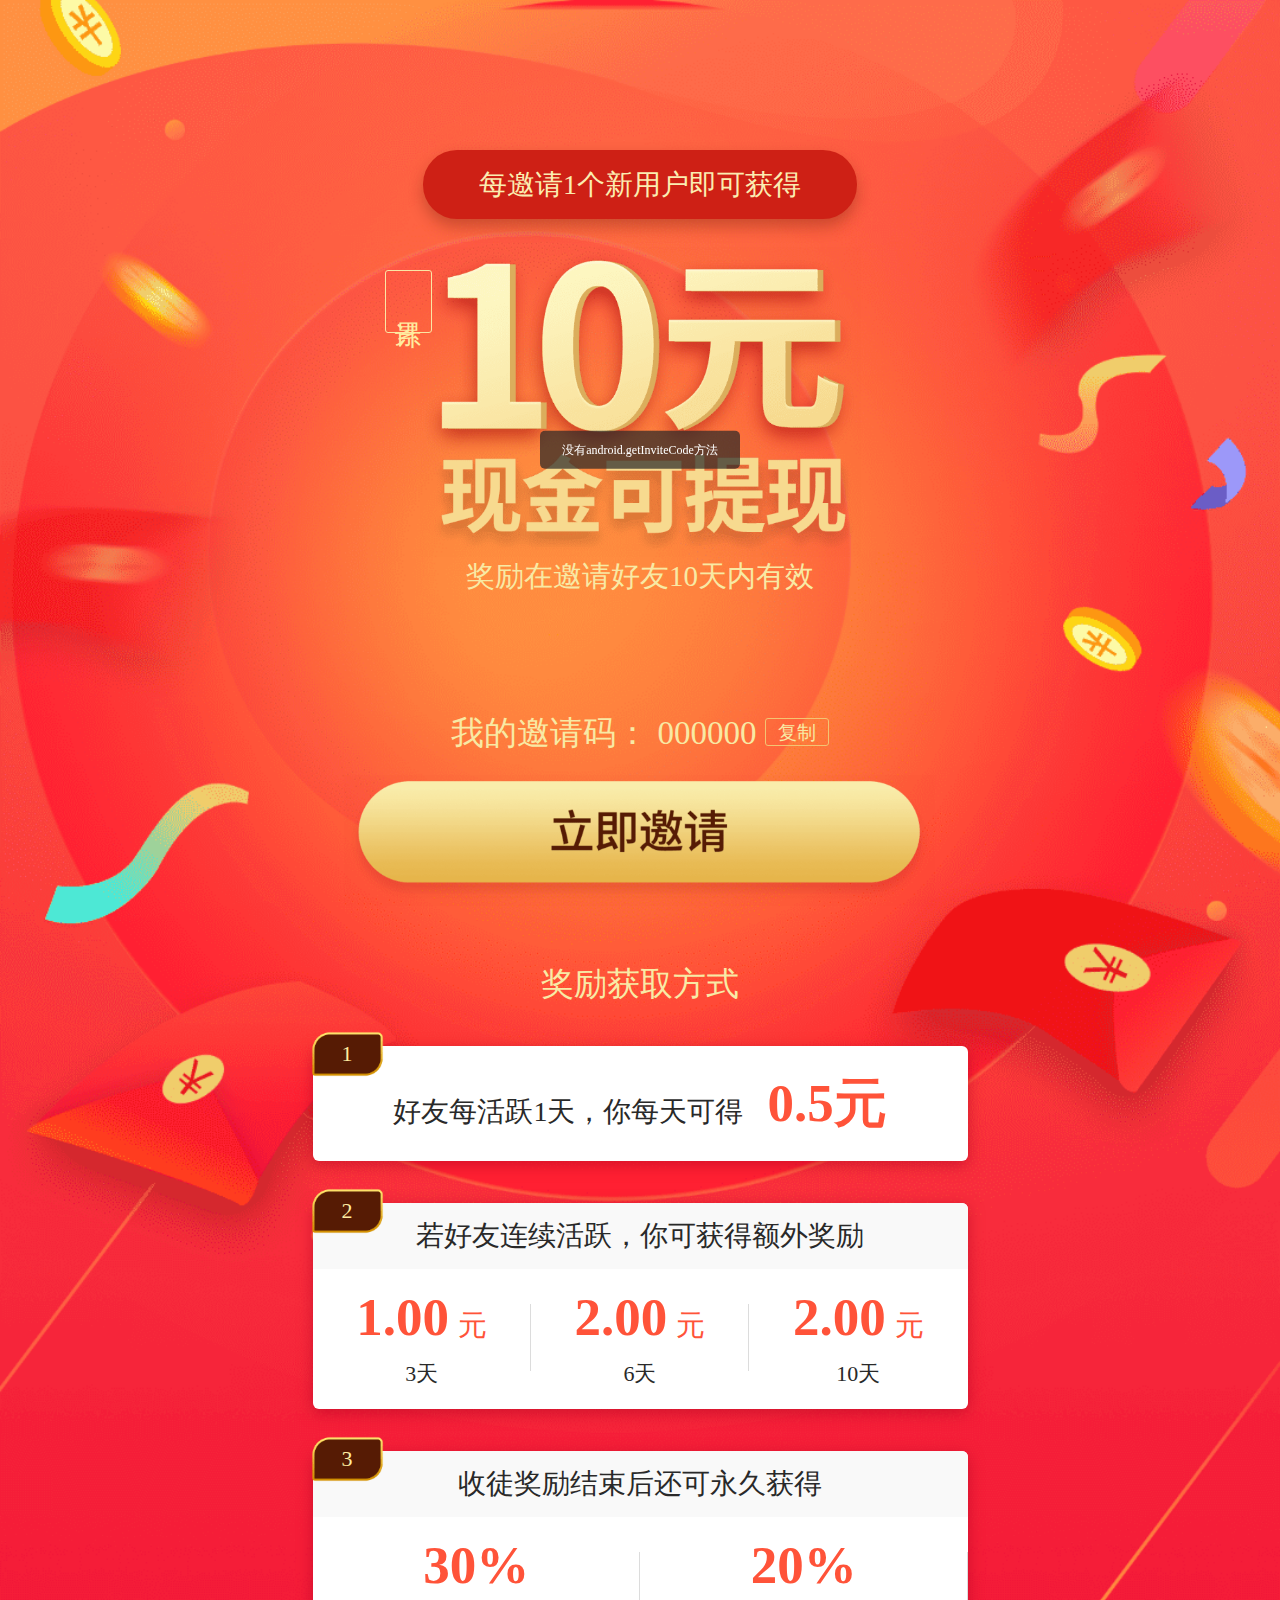
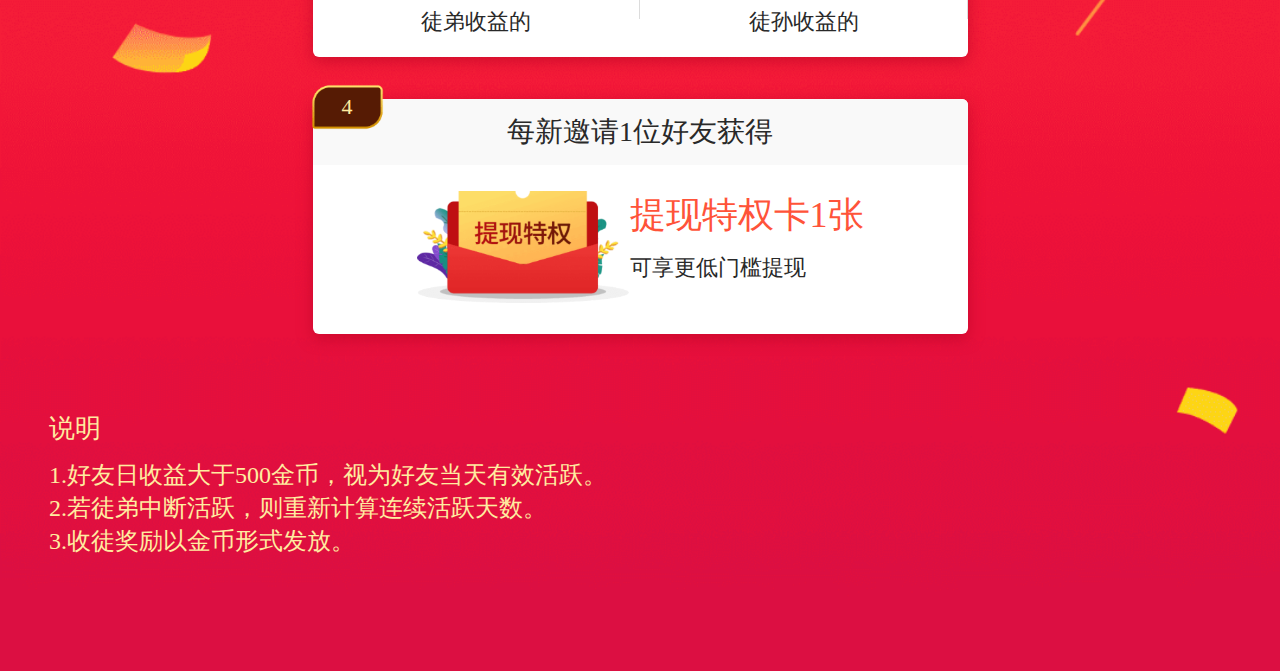
==== commit c68d78e4: "fix text bug" ====
--- a/index.html
+++ b/index.html
@@ -500,7 +500,7 @@
                             1.00<span class="money-unit">元</span>
                         </div>
                         <div class="sub-item-bottom">
-                            1天
+                            3天
                         </div>
                     </div>
                     <div class="sub-item">
@@ -513,7 +513,7 @@
                     </div>
                     <div class="sub-item">
                         <div class="sub-item-top benefit">
-                            3.00<span class="money-unit">元</span>
+                            2.00<span class="money-unit">元</span>
                         </div>
                         <div class="sub-item-bottom">
                             10天
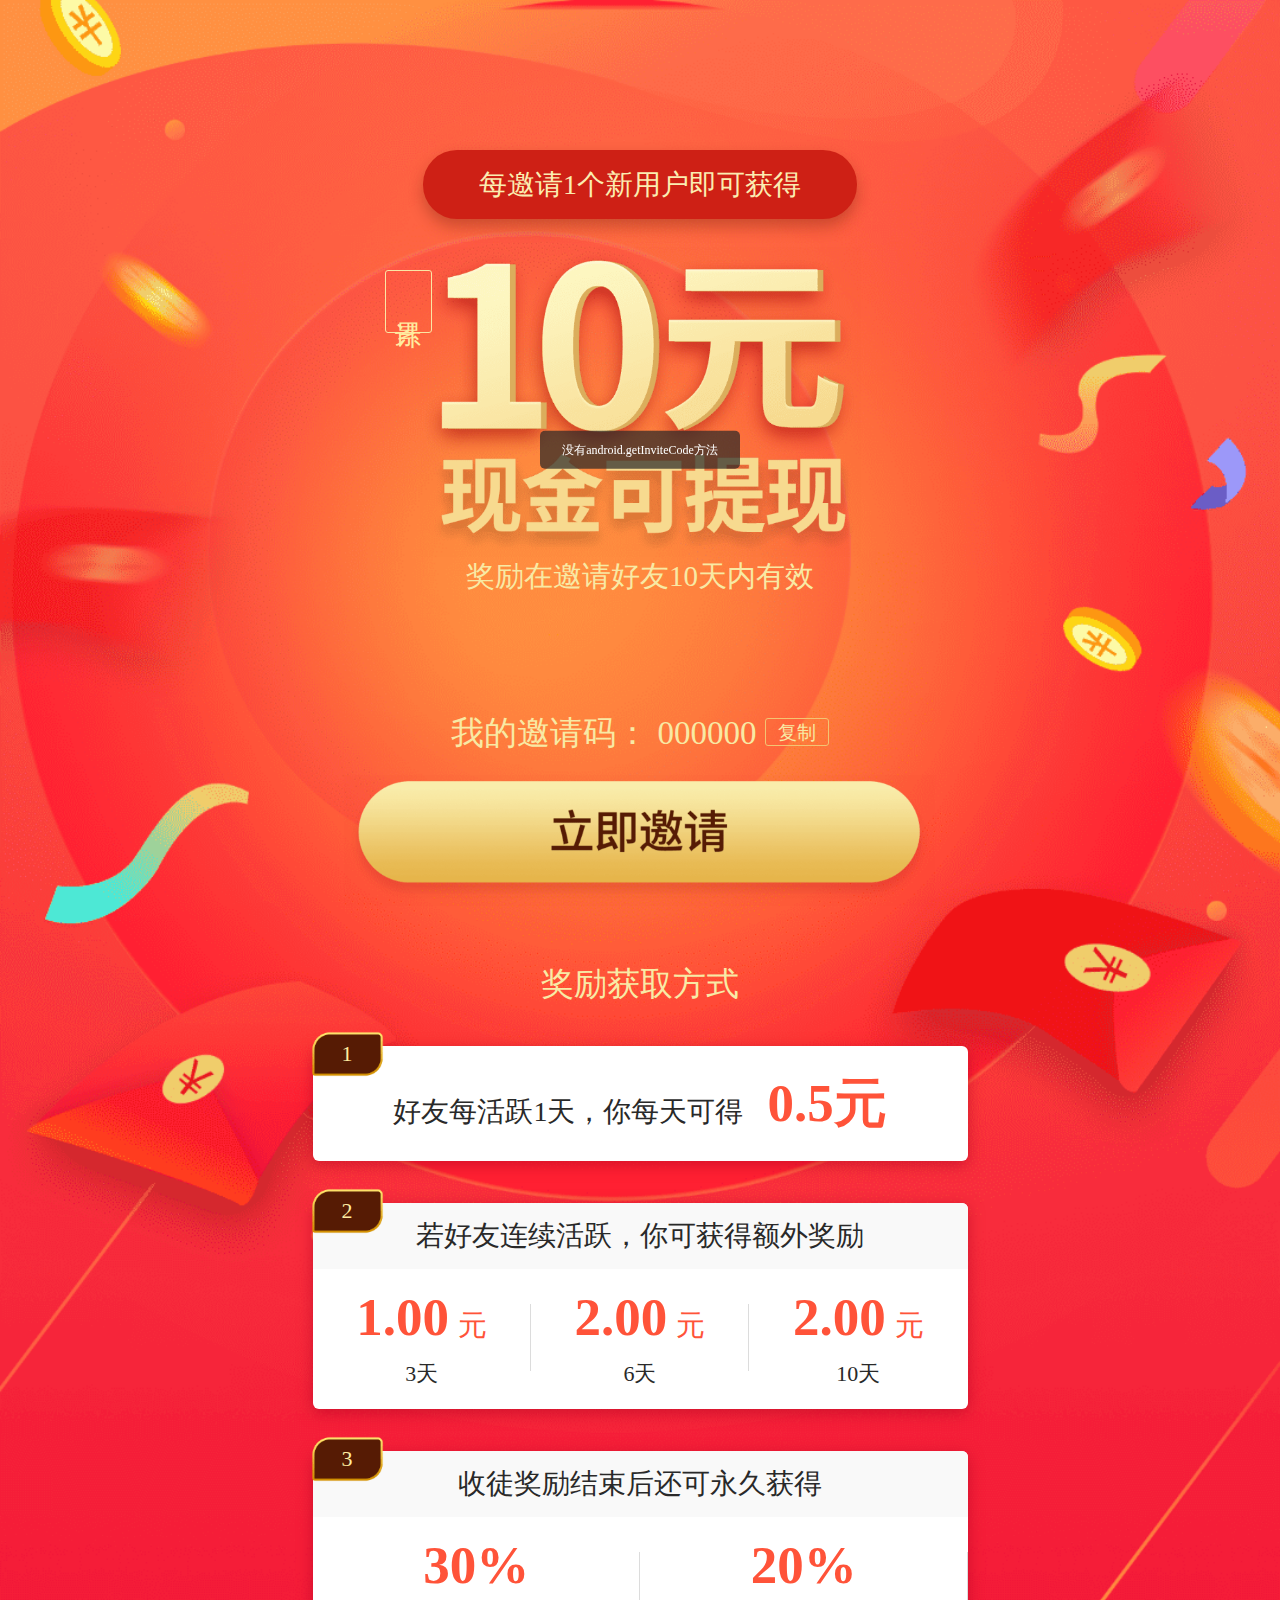
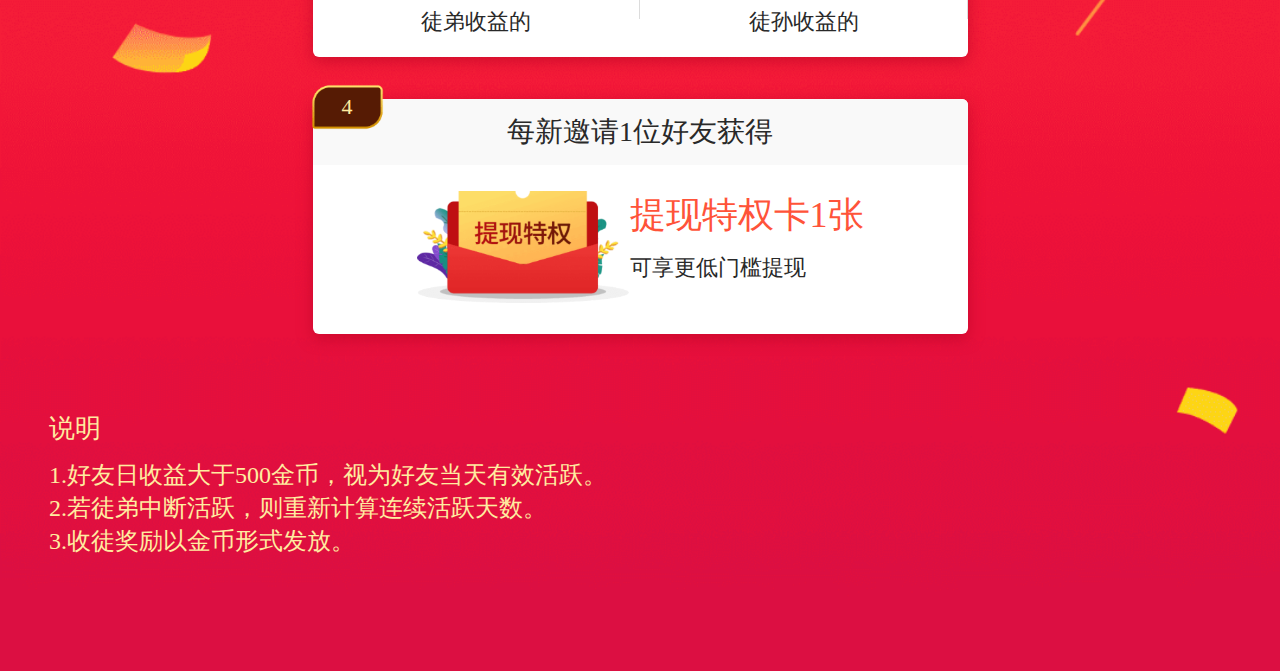
==== commit 23780b27: "add ios" ====
--- a/index.html
+++ b/index.html
@@ -590,33 +590,62 @@
         !function (t, o) { "object" == typeof exports && "object" == typeof module ? module.exports = o() : "function" == typeof define && define.amd ? define([], o) : "object" == typeof exports ? exports.showToast = o() : t.showToast = o() }("undefined" != typeof self ? self : this, function () { return function (t) { function o(i) { if (e[i]) return e[i].exports; var r = e[i] = { i: i, l: !1, exports: {} }; return t[i].call(r.exports, r, r.exports, o), r.l = !0, r.exports } var e = {}; return o.m = t, o.c = e, o.d = function (t, e, i) { o.o(t, e) || Object.defineProperty(t, e, { configurable: !1, enumerable: !0, get: i }) }, o.n = function (t) { var e = t && t.__esModule ? function () { return t.default } : function () { return t }; return o.d(e, "a", e), e }, o.o = function (t, o) { return Object.prototype.hasOwnProperty.call(t, o) }, o.p = "/", o(o.s = 0) }([function (t, o, e) { "use strict"; var i = "function" == typeof Symbol && "symbol" == typeof Symbol.iterator ? function (t) { return typeof t } : function (t) { return t && "function" == typeof Symbol && t.constructor === Symbol && t !== Symbol.prototype ? "symbol" : typeof t }, r = function (t) { return "object" === (void 0 === t ? "undefined" : i(t)) && !!t }, n = function (t) { return "[object String]" === Object.prototype.toString.call(t) }, s = function (t) { for (var o = arguments.length, e = Array(o > 1 ? o - 1 : 0), i = 1; i < o; i++)e[i - 1] = arguments[i]; var r = !0, n = !1, s = void 0; try { for (var u, l = e[Symbol.iterator](); !(r = (u = l.next()).done); r = !0) { var a = u.value; for (var p in a) t[p] = a[p] } } catch (t) { n = !0, s = t } finally { try { !r && l.return && l.return() } finally { if (n) throw s } } return t }, u = function (t) { return t.replace(/^[\s\uFEFF\xA0]+|[\s\uFEFF\xA0]+$/g, "") }, l = { _is_load: !1, showAlertMsgBox: function (t) { if (this._is_load) this.doEvent(t); else { var o = []; o.push("zIndex:9999999999"), o.push("padding:12px"), o.push("minWidth:200px"), o.push("borderRadius:5px"), o.push("lineHeight:1.2"), o.push("fontSize:12px"), o.push("color:#FFF"), o.push("boxSizing:border-box"), o.push("backgroundColor:rgba(39, 39, 39, 0.7)"), o.push("position:fixed"), o.push("left:50%"), o.push("transform:translateX(-50%)"), o.push("textAlign:center"); var e = document.createDocumentFragment(); this.oDiv = document.createElement("div"), this.oDiv.className = "show-toast"; for (var i = 0, r = o.length; i < r; i++) { var n = u(o[i].split(":")[0]), s = u(o[i].split(":")[1]); this.oDiv.style[n] = s } e.appendChild(this.oDiv), document.body.appendChild(e), this._is_load = !0, this.doEvent(t) } }, doEvent: function (t) { var o = this; this.timer && clearTimeout(this.timer), this.timer = setTimeout(function () { o.oDiv.style.display = "none", clearTimeout(o.timer), o.timer = null }, t.time), this.oDiv.style.display = "block", this.oDiv.innerHTML = t.str, "top" === t.position ? (this.oDiv.style.top = "50px", this.oDiv.style.bottom = "auto", this.oDiv.style.transform = "translate(-50%, 0)") : "bottom" === t.position ? (this.oDiv.style.bottom = "50px", this.oDiv.style.top = "auto", this.oDiv.style.transform = "translate(-50%, 0)") : (this.oDiv.style.top = "50%", this.oDiv.style.bottom = "auto", this.oDiv.style.transform = "translate(-50%, -50%)") } }, a = function (t) { var o = {}; if (r(t)) o = t; else { if (!n(t)) throw new TypeError("Expected an object or a String"); o = { str: t } } o = s({ str: "success", time: 2e3, position: "middle" }, o), l.showAlertMsgBox(o) }; t.exports = a }]) });
     </script>
     <script>
-        if (window.android && typeof (window.android.getInviteCode) == "function") {
-            var iviteCode = window.android.getInviteCode();
-            document.getElementById('inviteCode').innerHTML = iviteCode;
-        } else {
-            showToast("没有android.getInviteCode方法");
-        }
-
-        var clipboard = new ClipboardJS('#copyCode');
-        clipboard.on('success', function (e) {
-            console.log(e.text);
-            showToast("复制成功,邀请码为：" + e.text);
-        });
-        clipboard.on('error', function (e) {
-            showToast(e);
-        });
-
-        // var btnBack = document.getElementById('btnBack');
-
-		// btnBack.addEventListener("click",function () {
-	    //     if(window.android&& typeof(window.android.back)=="function"){
-		// 		window.android.back();
-	    //     }else{
-	    //     	alert("没有android.back方法");
-	    //     }
-		// })
-
-
+        window.onload=function(){
+            var btnBack = document.getElementById('btnBack');
+            var u = navigator.userAgent, app = navigator.appVersion;
+            var isAndroid = u.indexOf('Android') > -1 || u.indexOf('Linux') > -1; //android终端或者uc浏览器
+            var isiOS = !!u.match(/\(i[^;]+;( U;)? CPU.+Mac OS X/); //ios终端
+            console.log('是否是Android：'+isAndroid);
+            console.log('是否是iOS：'+isiOS);
+
+            if(isAndroid){
+                if (window.android && typeof (window.android.getInviteCode) == "function") {
+                    var iviteCode = window.android.getInviteCode();
+                    document.getElementById('inviteCode').innerHTML = iviteCode;
+                } else {
+                    showToast("没有android.getInviteCode方法");
+                }
+
+                // btnBack.addEventListener("click",function () {
+                //     if(window.android&& typeof(window.android.back)=="function"){
+                //      window.android.back();
+                //     }else{
+                //      alert("没有android.back方法");
+                //     }
+                // })
+            }
+
+
+
+            window.setInviteCode=function(code){
+                try{
+                    document.getElementById('inviteCode').innerHTML = code;
+                }catch(e){
+                    console.log(e);
+                }
+                    // var iviteCode=window.webkit && window.webkit.messageHandlers && window.webkit.messageHandlers.getinvitecode && window.webkit.messageHandlers.getinvitecode.postMessage(null);
+
+
+                    // btnBack.addEventListener("click",function () {
+                    //     if(window.webkit.messageHandlers.back){
+                    //         window.webkit.messageHandlers.back.postMessage(null);
+                    //     }else{
+                    //         alert("没有ios.back方法");
+                    //     }
+                    // })
+            }
+
+
+
+            var clipboard = new ClipboardJS('#copyCode');
+            clipboard.on('success', function (e) {
+                console.log(e.text);
+                showToast("复制成功,邀请码为：" + e.text);
+            });
+            clipboard.on('error', function (e) {
+                showToast(e);
+            });
+        }
     </script>
 </body>
 
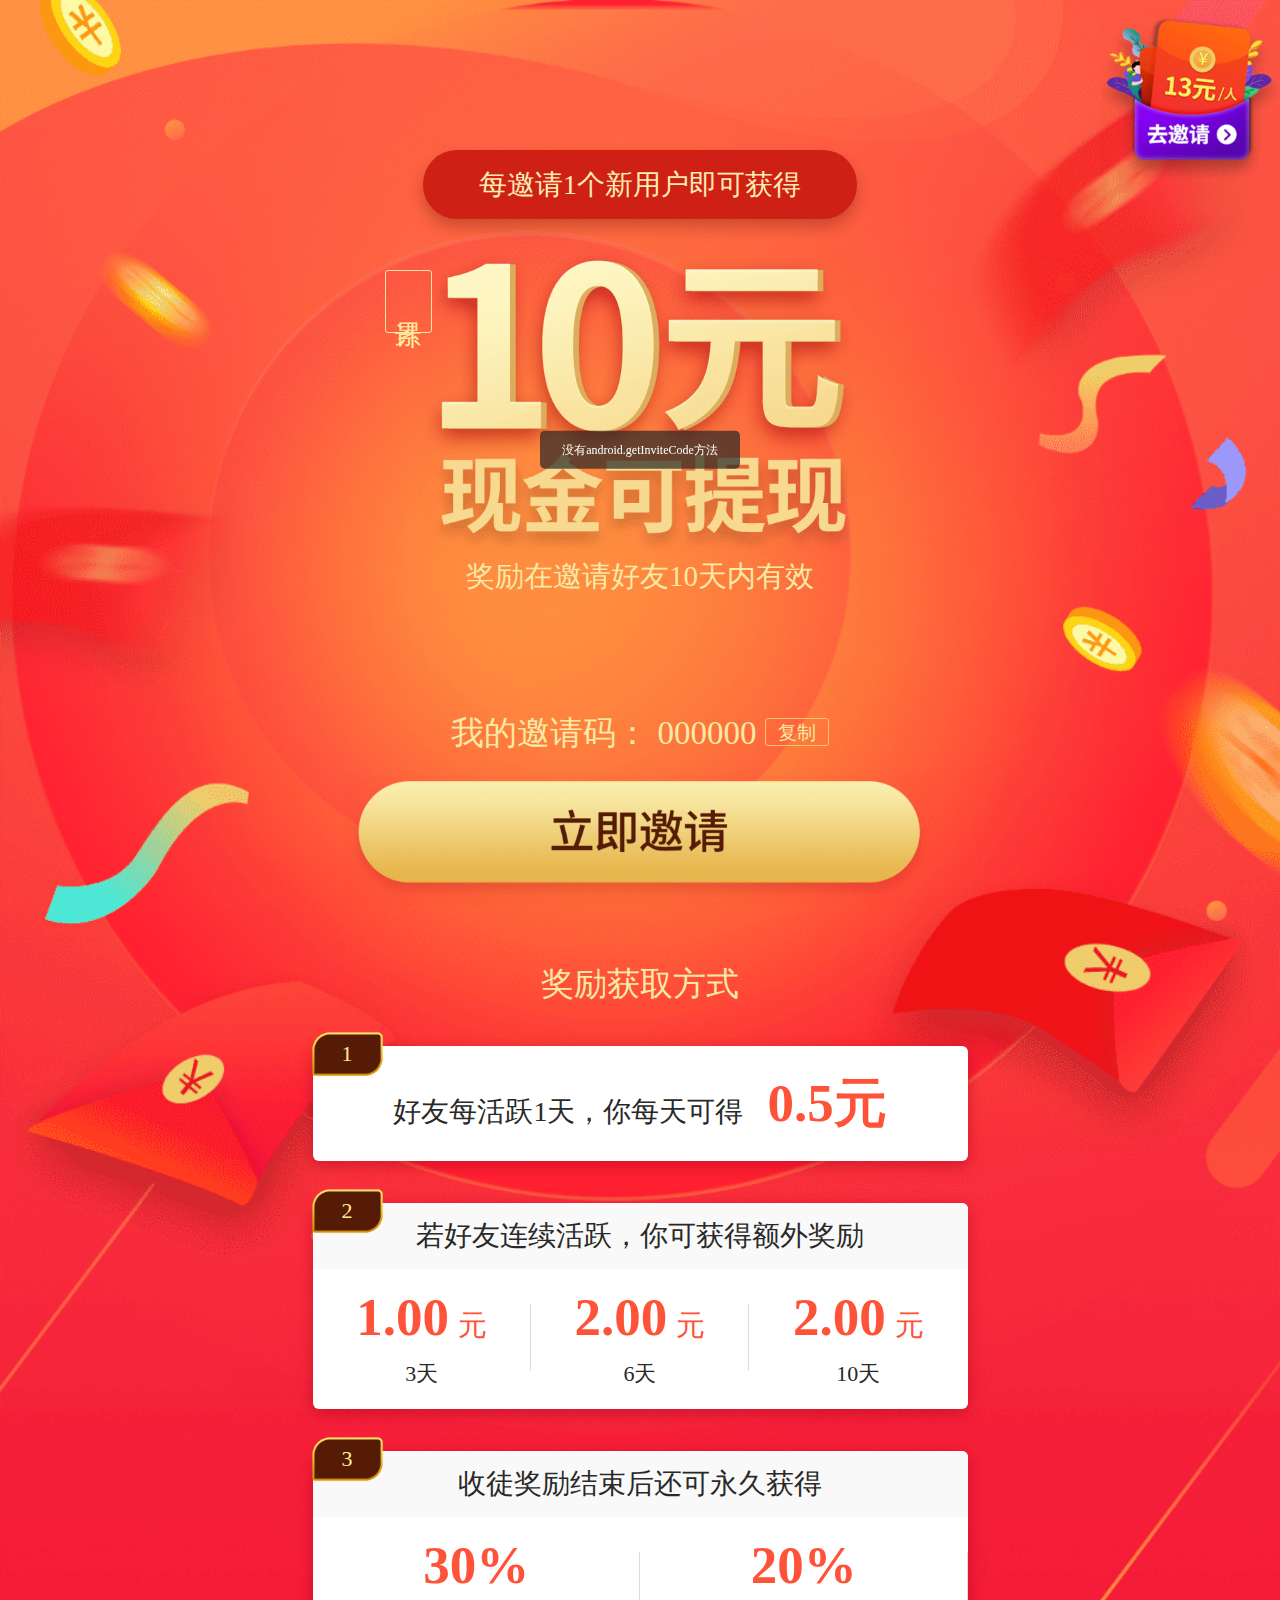
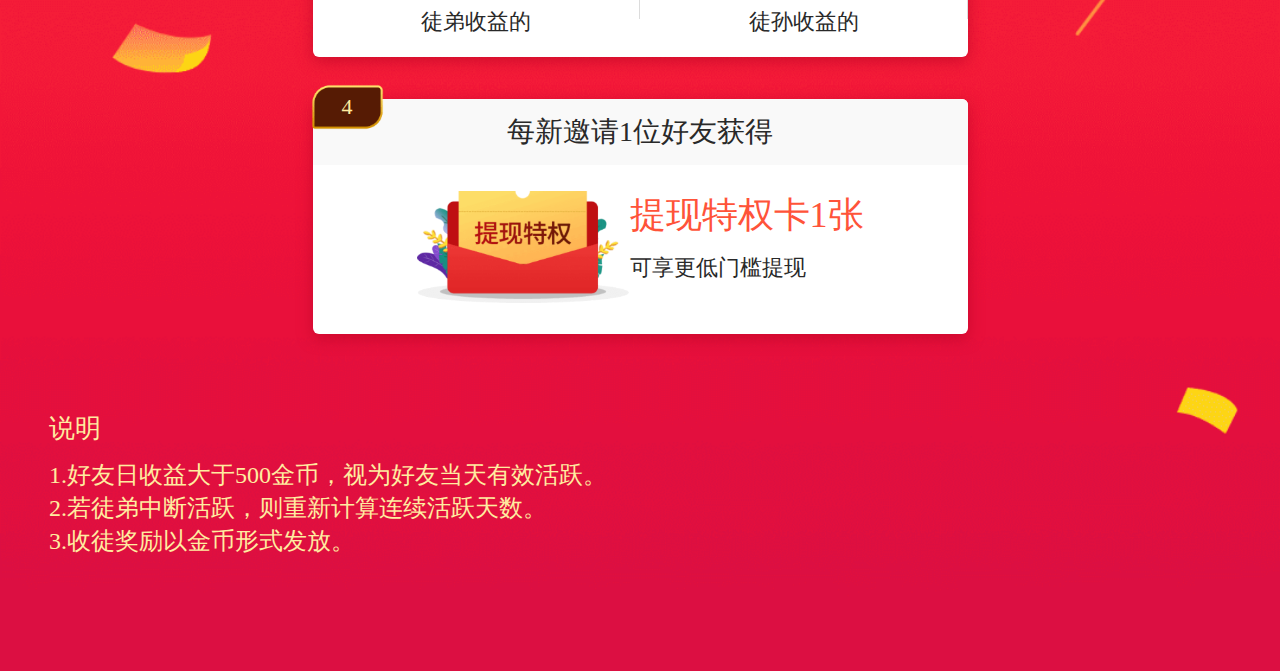
==== commit 29a4ff5b: "add code" ====
--- a/index.html
+++ b/index.html
@@ -163,8 +163,19 @@
     }
 
     .container {
+    	position: relative;
         overflow: hidden;
         text-align: center;
+    }
+    .invite-plus{
+    	position: absolute;	
+    	top: 0;	
+    	right: 0;	
+    	width: 1.8rem;
+    	height: 2rem;
+    	background: url("./img/invite.jpg") center no-repeat;
+    	-webkit-background-size: contain;
+    	background-size: contain;
     }
 
     .container div {
@@ -463,6 +474,7 @@
 <body>
     <div class="container">
         <!-- <div class="btn-back" id="btnBack"></div> -->
+        <div class="invite-plus" onclick="window.location.href='http://fanli.huanxifin.com/activity/plus_code.html'"></div>
         <div class="invite-tip">
             每邀请1个新用户即可获得
         </div>
